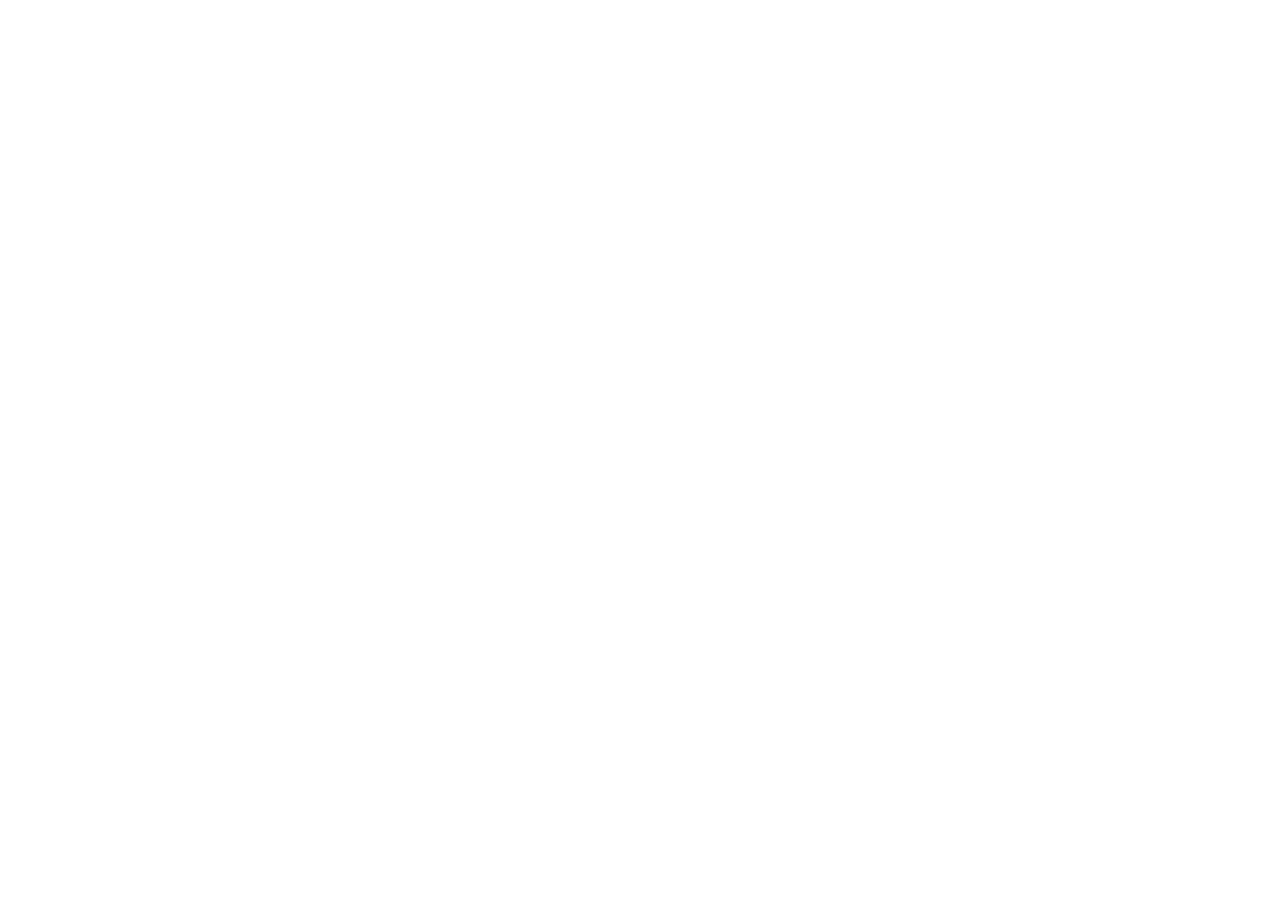
==== index.html @ 4561c964 "Initial commit" ====
<!DOCTYPE html>
<html lang="ru">
  <head>
    <meta charset="UTF-8" />
    <meta http-equiv="X-UA-Compatible" content="IE=edge" />
    <meta name="viewport" content="width=device-width, initial-scale=1.0" />
    <title>Оно тебе надо — аукцион вещей, в которые никто не верил</title>
  </head>
  <body></body>
</html>
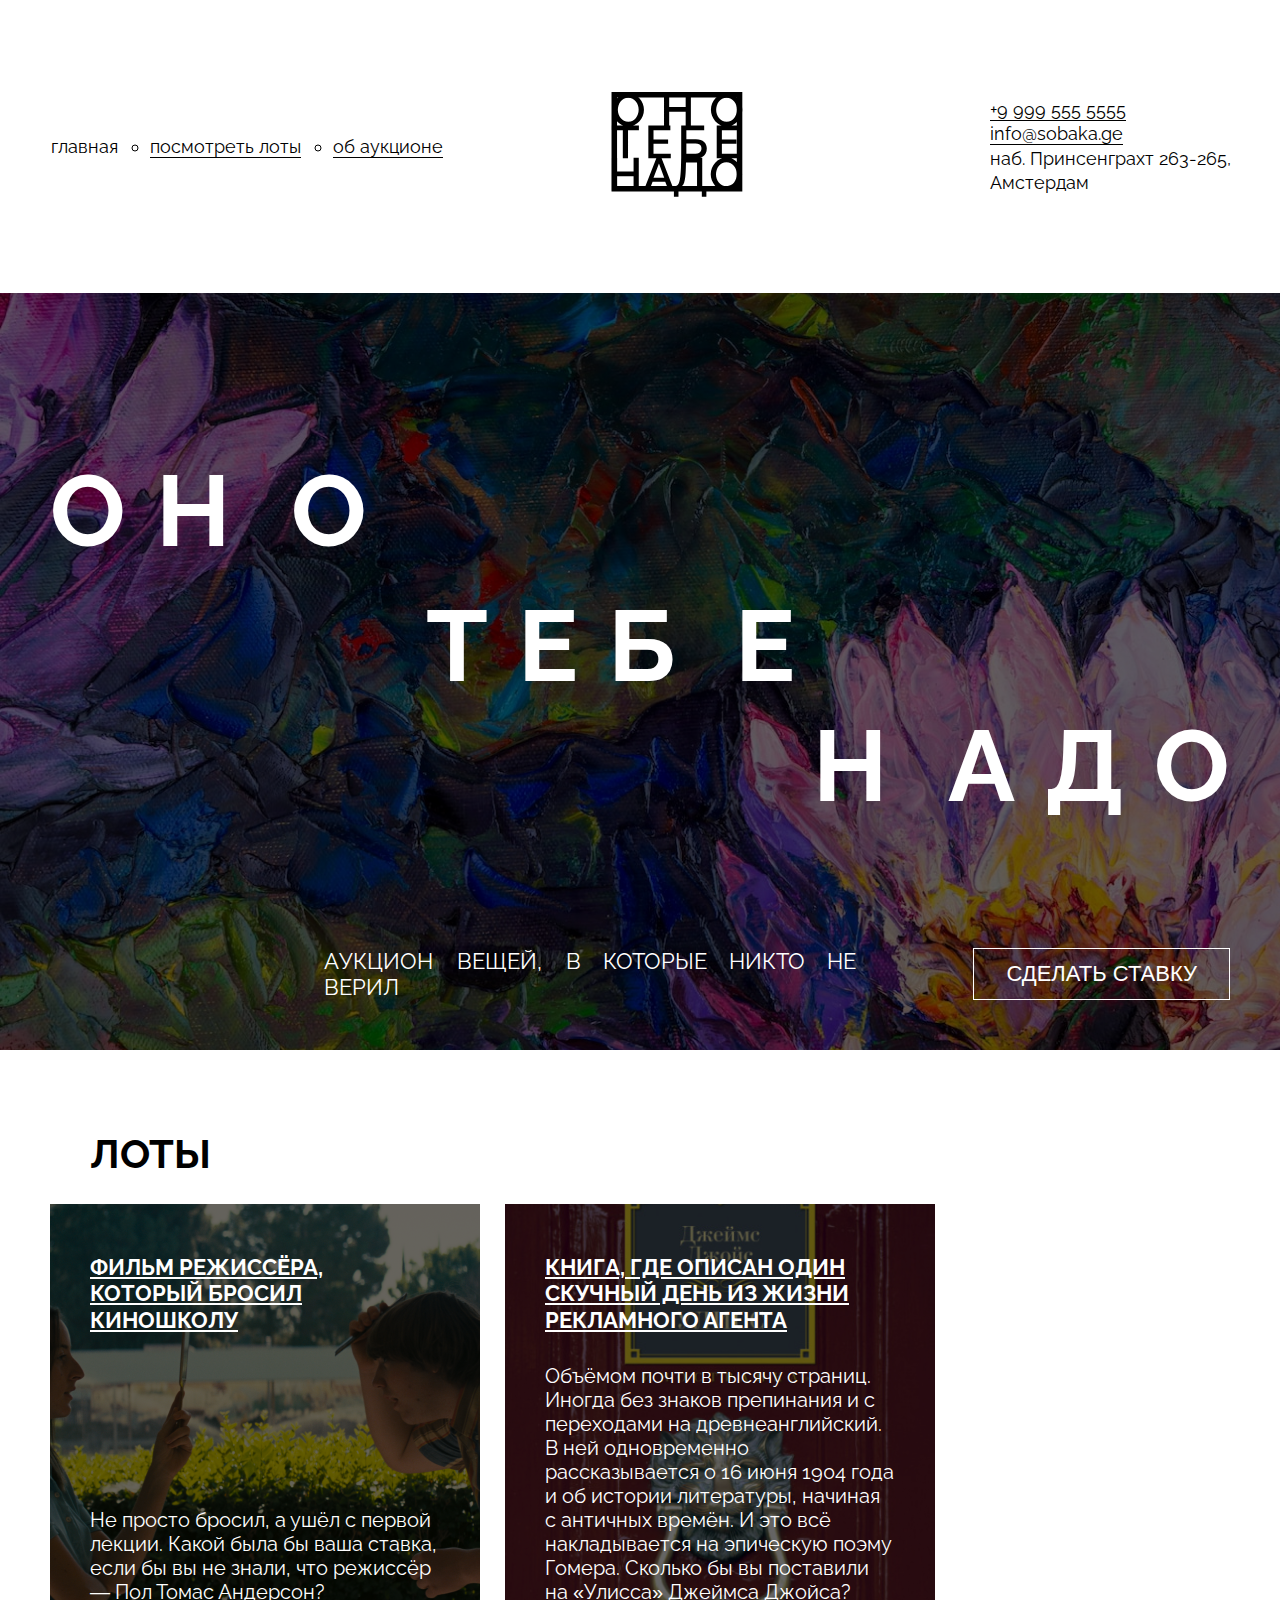
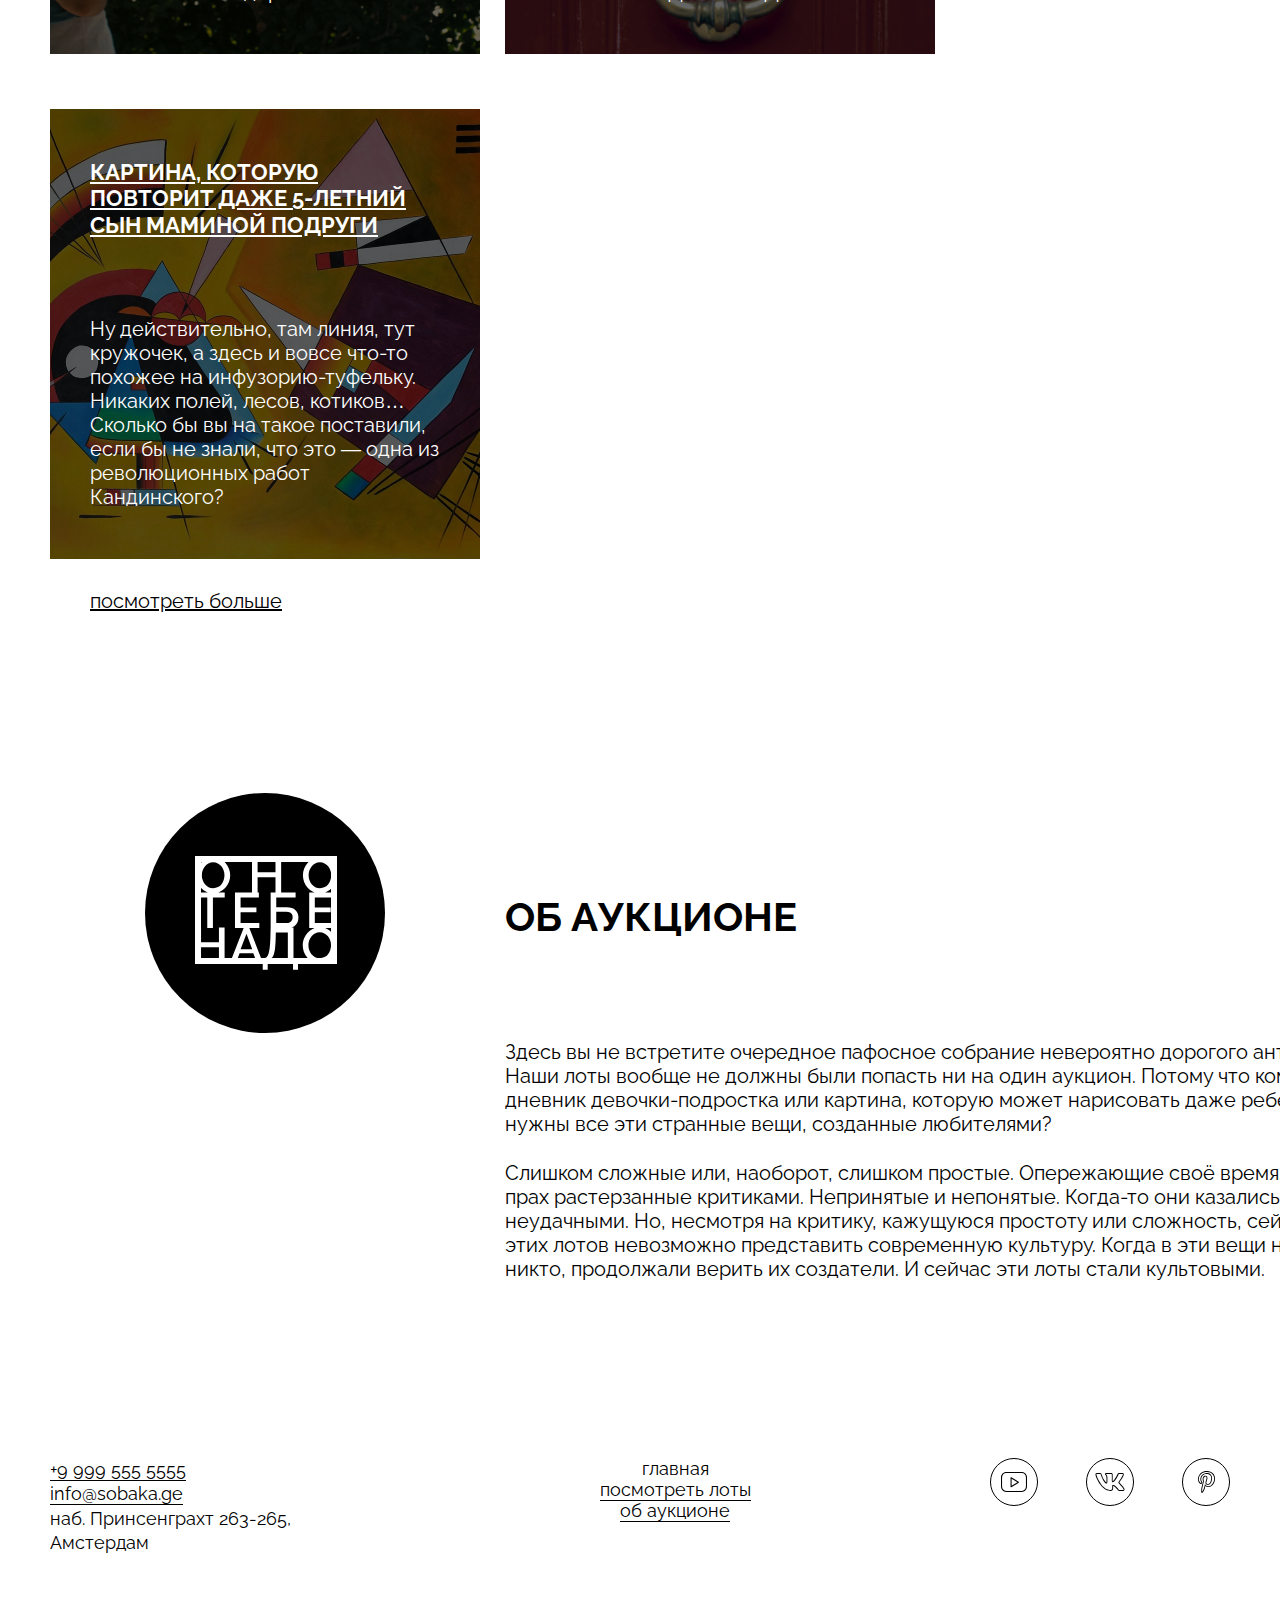
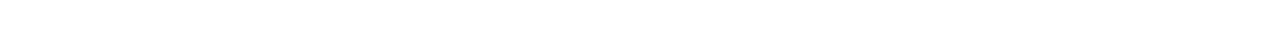
==== commit 853e5710: "onotebe_nado" ====
--- a/index.html
+++ b/index.html
@@ -5,6 +5,265 @@
     <meta http-equiv="X-UA-Compatible" content="IE=edge" />
     <meta name="viewport" content="width=device-width, initial-scale=1.0" />
     <title>Оно тебе надо — аукцион вещей, в которые никто не верил</title>
+    <link rel="stylesheet" href="./fonts/fonts.css">
+    <link rel="stylesheet" href="./styles/global.css">
+    <link rel="stylesheet" href="./styles/style.css">
   </head>
-  <body></body>
+  <body>
+    <header class="header">
+      <div class="header__menu">
+        <ul class="header__links-list">
+          <li class="header__links-list-item header__links-list-item_no-bullit">
+            <a 
+            class="header__links-list-item_no-bullit" 
+            href="#0">
+              главная
+            </a>
+          </li>
+          <li class="header__links-list-item">
+            <a 
+            class="header__links-list-item" 
+            href="#0">
+              посмотреть лоты
+            </a>
+          </li>
+          <li class="header__links-list-item">
+            <a 
+            class="header__links-list-item" 
+            href="#0">
+              об аукционе
+            </a>
+          </li>
+        </ul>
+      </div>
+    <div class="header__logo">
+      <a href="#0">
+        <img 
+        class="header__logo-image"
+        src="./images/logo-black.svg"
+        alt="логотип оно тебе надо"
+      >
+    </a>
+    </div>
+        <address class="address">
+          <ul class="address__list">
+            <li>
+          <a 
+          class="address__list_text" 
+          href="tel:+99995555555">+9 999 555 5555
+        </a>
+        </li>
+        <li>
+              <a 
+              class="address__list_text" 
+              href="mailto:info@sobaka.ge">info@sobaka.ge
+            </a>
+            </li>
+            <li>
+              <p>наб. Принсенграхт 263-265, <br>Амстердам</p>
+            </li>
+            </ul>  
+        </address>
+          </header>
+    <main>
+      <section class="cover">
+        <div class="overlay">
+        </div>
+        <div class="cover-title">
+          <h1 class="aligned-text">
+            о<span class="letter-spacing-extended">но
+            </span>
+          </h1>
+          <h1 class="aligned-text aligned-text_center">
+            те<span class="letter-spacing-extended">бе
+            </span>
+          </h1>
+          <h1 class="aligned-text aligned-text_right">
+            <span class="letter-spacing-extended_other">н
+            </span>ад<span class="no-letter-spacing">о</span>
+          </h1>
+        </div>
+        <div class="cover__description">
+          <div>
+          </div>
+          <div class="cover__description-text">
+             <p>Аукцион вещей, 
+              <span 
+              class="cover__description-text_word-spacing">
+              в которые никто 
+              <span 
+              class="cover__description-text_word-spacing_more">
+              не верил
+            </span>
+            </span>
+          </p> 
+          </div>
+          <button class="bet-button">
+             <p>сделать ставку</p> 
+          </button>
+        </div>
+      </section>
+        <section class="lots">
+          <h2 class="lots__heading">
+            лоты
+          </h2>
+            <ul class="lots__card-list">
+            <li class="lots__card-list-item card_type_film">
+              <div class="overlay">
+              </div>
+              <a 
+              class="card-link" 
+              href="#0">
+                <article class="card">
+                  <h3 
+                  class="card__title">Фильм режиссёра, который  бросил киношколу
+                </h3>
+                  <p 
+                  class="card__text">Не просто бросил, а ушёл с первой лекции. Какой была бы ваша ставка, если бы вы не знали, что режиссёр — Пол Томас Андерсон?
+                </p>
+                </article>
+              </a>
+            </li>
+            <li class="lots__card-list-item card_type_book">
+              <div class="overlay">
+              </div>
+              <a 
+              class="card-link" 
+              href="#0">
+                <article class="card">
+                  <h3 
+                  class="card__title">Книга, где описан один скучный день из жизни рекламного агента
+                </h3>
+                  <p 
+                  class="card__text">Объёмом почти в тысячу страниц. Иногда без знаков препинания и с переходами на древнеанглийский. В ней одновременно рассказывается о 16 июня 1904 года и об истории литературы, начиная с античных времён. И это всё накладывается на эпическую поэму Гомера. Сколько бы вы поставили на «Улисса» Джеймса Джойса?
+                </p>
+                </article>
+              </a>
+            </li>
+            <li class="lots__card-list-item card_type_picture">
+              <div class="overlay">
+              </div>
+              <a 
+              class="card-link" 
+              href="#0">
+                <article class="card">
+                  <h3 
+                  class="card__title">Картина, которую повторит даже 5-летний сын маминой подруги
+                </h3>
+                  <p 
+                  class="card__text">Ну действительно, там линия, тут кружочек, а здесь и вовсе что-то похожее на инфузорию-туфельку. Никаких полей, лесов, котиков… Сколько бы вы на такое поставили, если бы не знали, что это — одна из революционных работ Кандинского?
+                </p>
+                </article>
+              </a>
+            </li>
+          </ul>
+          <a 
+          class="lots__look-more-link" 
+          href="#0">посмотреть больше</a>
+        </section>
+        <section class="about">
+          <div class="about__column">
+            <div class="about__logo">
+              <img 
+              class="about__logo-image" 
+              src="./images/logo-white.svg" 
+              alt="логотип оно тебе надо белый">
+            </div>
+          </div>
+          <div class="about__column">
+            <h2 class="about__title">
+              Об аукционе
+            </h2>
+            <div class="about__text">
+              <p>Здесь вы не встретите очередное пафосное собрание невероятно дорогого антиквариата. Наши лоты вообще не должны были попасть ни на один аукцион. Потому что кому нужен дневник девочки-подростка или картина, которую может нарисовать даже ребёнок? Кому нужны все эти странные вещи, созданные любителями?
+              </p>
+              <p>Слишком сложные или, наоборот, слишком простые. Опережающие своё время. В пух и прах растерзанные критиками. Непринятые и непонятые. Когда-то они казались просто неудачными. Но, несмотря на критику, кажущуюся простоту или сложность, сейчас без этих лотов невозможно представить современную культуру. Когда в эти вещи не верил никто, продолжали верить их создатели. И сейчас эти лоты стали культовыми.
+            </p>
+            </div>
+          </div>
+        </section>
+    </main>
+    <footer class="footer">
+        <div class="footer__address">
+          <address>
+            <ul class="address__list">
+              <li>
+            <a 
+            class="address__list_text" 
+            href="tel:+99995555555">+9 999 555 5555</a>
+          </li>
+          <li>
+                <a 
+                class="address__list_text" 
+                href="mailto:info@sobaka.ge">info@sobaka.ge</a>
+              </li>
+              <li>
+                <p>наб. Принсенграхт 263-265, <br>Амстердам</p>
+              </li>
+              </ul>  
+          </address>
+        </div>
+        <div class="footer__menu">
+          <ul class="footer__menu-list">
+            <li class="footer__menu-list-item footer__menu-link_active">
+              <nav class="nav">
+                <a 
+                class="footer__menu-link footer__menu-link_active" 
+                href="#0">
+                главная
+              </a>
+            </nav>
+            </li>
+            <li class="footer__menu-list-item">
+              <nav class="nav">
+                <a 
+                class="footer__menu-link" 
+                href="#0">
+            посмотреть лоты</a>
+          </nav>
+            </li>
+            <li class="footer__menu-list-item">
+              <nav class="nav">
+                <a 
+                class="footer__menu-link" 
+                href="#0">
+            об аукционе</a>
+          </nav>
+            </li>
+          </ul>
+        </div>  
+        <ul class="footer__social-list">
+          <li class="footer__social-list-item">
+            <a 
+            href="#0" 
+            class="footer__social-link">
+              <img 
+              class="footer__social-icon" 
+              src="./images/yt.svg" 
+              alt="иконка ссылки на ютуб-канал">
+              </a>
+          </li>
+          <li class="footer__social-list-item">
+            <a 
+            href="#0" 
+            class="footer__social-link">
+              <img 
+              class="footer__social-icon" 
+              src="./images/vk.svg" 
+              alt="иконка ссылки на ВК">
+            </a>
+          </li>
+          <li class="footer__social-list-item">
+            <a 
+            href="#0" 
+            class="footer__social-link">
+              <img 
+              class="footer__social-icon" 
+              src="./images/pinterest.svg" 
+              alt="иконка ссылки на пинтерест">
+            </a>
+          </li>
+        </ul>
+    </footer>
+  </body>
 </html>
--- a/fonts/fonts.css
+++ b/fonts/fonts.css
@@ -0,0 +1,17 @@
+@font-face {
+  font-family: Raleway;
+  src:
+    url(./Raleway-Regular.woff2) format('woff2'),
+    url(./Raleway-Regular.woff) format('woff');
+  font-weight: normal;
+  font-display: swap;
+}
+
+@font-face {
+  font-family: Raleway;
+  src:
+    url(./Raleway-Bold.woff2) format('woff2'),
+    url(./Raleway-Bold.woff) format('woff');
+  font-weight: bold;
+  font-display: swap;
+}
--- a/styles/global.css
+++ b/styles/global.css
@@ -0,0 +1,34 @@
+*,
+*::before,
+*::after {
+  box-sizing: border-box;
+}
+
+body {
+  min-width: 1100px;
+  margin: 0;
+  font-family: Raleway, sans-serif;
+}
+
+h1,
+h2,
+h3,
+h4,
+h5,
+h6,
+p,
+ul,
+ol,
+li,
+blockquote {
+  margin: 0;
+  padding: 0;
+}
+
+a {
+  color: inherit;
+}
+
+img {
+  width: 100%;
+}
--- a/styles/style.css
+++ b/styles/style.css
@@ -0,0 +1,318 @@
+.header {
+    display: grid;
+    grid-template-columns: 440px 1fr 1fr;
+    grid-template-rows: 109px;
+    margin: 92px 49px 92px 51px;
+}
+
+.header__menu {
+    display: flex;
+    align-items: center;
+    font-size: 18px;
+}
+
+.header__links-list {
+    display: flex;
+    gap: 32px;
+}
+
+.header__links-list-item {
+    list-style-type: circle;
+    text-decoration: none;
+    border-bottom: 1px solid;
+}
+
+.header__links-list-item_no-bullit {
+    border-bottom: 0;
+    text-decoration: none;
+    list-style-type: none; 
+}
+
+.address {
+    display: flex;
+    align-items: center;
+    justify-content: end;
+}
+
+.address__list {
+    display: flex;
+    flex-direction: column;
+    list-style-type: none;
+    font-size: 18px;
+    font-style: normal;
+    line-height: 24.3px;
+}
+
+.address__list_text {
+    text-decoration: none;
+    border-bottom: 1px solid;
+}
+
+.header__logo {
+    display: flex;
+    justify-content: center;
+}
+
+.header__logo-image {
+    width: 148px;   
+    height: 105px;
+    flex-shrink: 0;
+}
+
+.cover {
+    position: relative;
+    display: flex;
+    flex-direction: column;
+    background-image: url(../images/cover.jpg);
+    background-size: cover;
+}
+
+.overlay {
+    opacity: 0.6;
+    background: #000;
+    position: absolute;
+    inset: 0;
+    z-index: 0;
+}
+.cover-title {
+    display: grid;
+    grid-template-columns: 1fr;
+    grid-template-rows: 115px 100px 100px;
+    margin: 165px 50px 135px 50px;
+    gap: 20px;
+    z-index: 1;
+}
+
+.aligned-text {
+    color: #FFF;
+    font-size: 100px;
+    font-style: normal;
+    text-transform: uppercase;
+    letter-spacing: 30px;
+    line-height: 105px;
+}
+
+.letter-spacing-extended {
+    letter-spacing: 60px;
+}
+
+.letter-spacing-extended_other {
+    letter-spacing: 18px;
+}
+
+.aligned-text_center {
+    text-align: center;
+}
+
+.aligned-text_right {
+    text-align: right;
+}
+
+.no-letter-spacing {
+    letter-spacing: 0;
+}
+
+.cover__description {
+    display: grid;
+    grid-template-columns: 1fr 633px 1fr;
+    margin-bottom: 50px;
+    color: #FFF;
+    font-size: 22px;
+    text-transform: uppercase;
+    z-index: 1;
+}
+
+.cover__description-text {
+    display: flex;
+    word-spacing: 18px;
+    align-self: center;
+}
+
+.cover__description-text_word-spacing {
+    word-spacing: 16px;
+}
+
+.cover__description-text_word-spacing_more {
+    word-spacing: 22px;
+}
+
+.bet-button { 
+    justify-self: right;
+    margin-right: 50px;
+    border: 1px solid #FFF;
+    background-color: transparent;
+    padding: 12px 32px;
+    text-align: center;
+    text-wrap: nowrap;
+    color: #FFF;
+    font-style: normal;
+    font-size: 22px;
+    font-weight: 400;
+    line-height: normal;
+    text-transform: uppercase;
+}
+
+.lots {
+    margin: 80px 50px 0 50px;
+}
+
+.lots__heading {
+    text-align: left;
+    margin-left: 40px;
+    margin-bottom: 27px;
+    font-size: 40px;
+    text-transform: uppercase;
+}
+
+.lots__card-list {
+    display: flex;
+    flex-wrap: wrap;
+    list-style-type: none;
+    gap: 25px;
+}
+
+.lots__card-list-item {
+    position: relative;
+    flex-basis: 430px;
+    max-width: 430px;
+    min-height: 450px;
+    padding: 50px 40px;
+    margin-bottom: 30px;
+}
+
+.card-link {
+    text-decoration: none;
+}
+
+.card {
+    display: flex;
+    flex-direction: column;
+    justify-content: space-between;
+    height: 100%;
+}
+
+.card__title {
+    color: #FFF;
+    font-size: 22px;
+    line-height: 120%;
+    text-decoration-line: underline;
+    text-transform: uppercase;
+    z-index: 1;
+}
+
+.card__text {
+    color: #FFF;
+    font-size: 20px;
+    z-index: 1;
+}
+
+.card_type_film {
+    background-image: url(../images/card-lot-01.jpg);
+    background-size: cover;
+}
+
+.card_type_book {
+    background-image: url(../images/card-lot-02.jpg);
+    background-size: cover;
+}
+
+.card_type_picture {
+    background-image: url(../images/card-lot-03.jpg);
+    background-size: cover;
+}
+
+.lots__look-more-link {
+    margin-left: 40px;
+    color: #000;
+    font-size: 20px;
+
+}
+.about {
+    display: grid;
+    grid-template-columns: 430px auto;
+    grid-template-rows: 450px;
+    gap:25px;
+    margin: 180px 50px 0 50px;
+}
+
+.about__column {
+    display: flex;
+    flex-direction: column;
+}
+
+.about__logo {
+    align-self: center;
+    position: relative;
+    background-color: #000;
+    width: 240px;
+    height: 240px;
+    border-radius: 50%;
+}
+
+.about__logo-image {
+    position: absolute;
+    width: 148px;
+    height: 114px;
+    inset: 63px 46px;
+}
+
+.about__title {
+    font-size: 40px;
+    text-transform: uppercase;
+    margin-top: 100px;
+    margin-bottom: 100px;
+}
+
+.about__text {
+    display: grid;
+    grid-template-columns: 885px;
+    gap: 25px;
+    font-size: 20px;
+}
+
+.footer {
+    display: grid;
+    grid-template-columns: 440px 1fr 1fr;
+    grid-template-rows: 97px;
+    margin: 215px 50px 90px 50px;
+}
+
+.footer__address {
+    align-items: left;
+}
+
+.footer__menu {
+    display: flex;
+    align-items: start;
+    justify-content: center;
+    font-size: 18px;
+}
+
+.footer__menu-list-item {
+    text-align: center;
+    list-style-type: none;
+}
+
+.footer__menu-link {
+    text-decoration: none;
+    border-bottom: 1px solid;
+}
+
+.footer__menu-link_active {
+    border-bottom: 0;
+    text-decoration: none;
+    list-style-type: none; 
+}
+
+.footer__social-list {
+    display: flex;
+    align-items: start;
+    justify-content: right;
+    list-style-type: none;
+    gap: 48px;
+}
+
+.footer__social-icon {
+    width: 48px;
+    height: 48px;
+}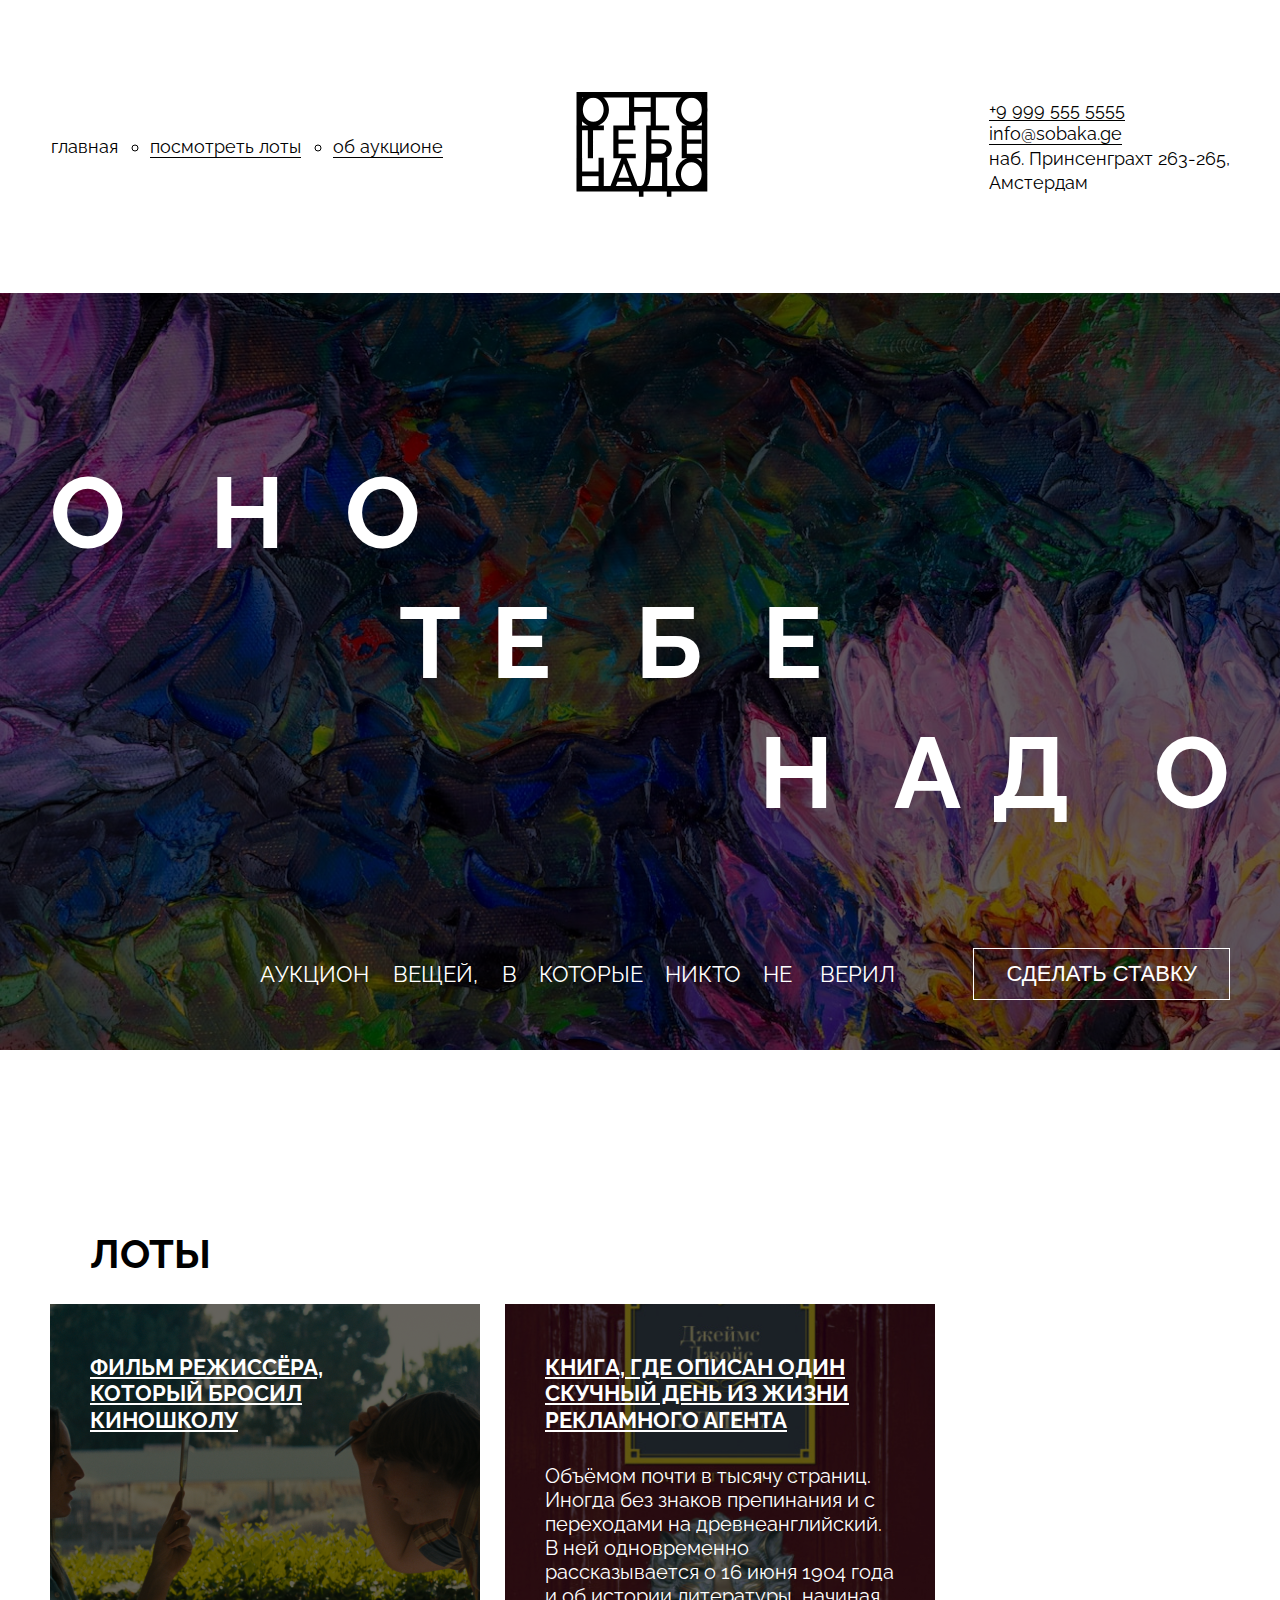
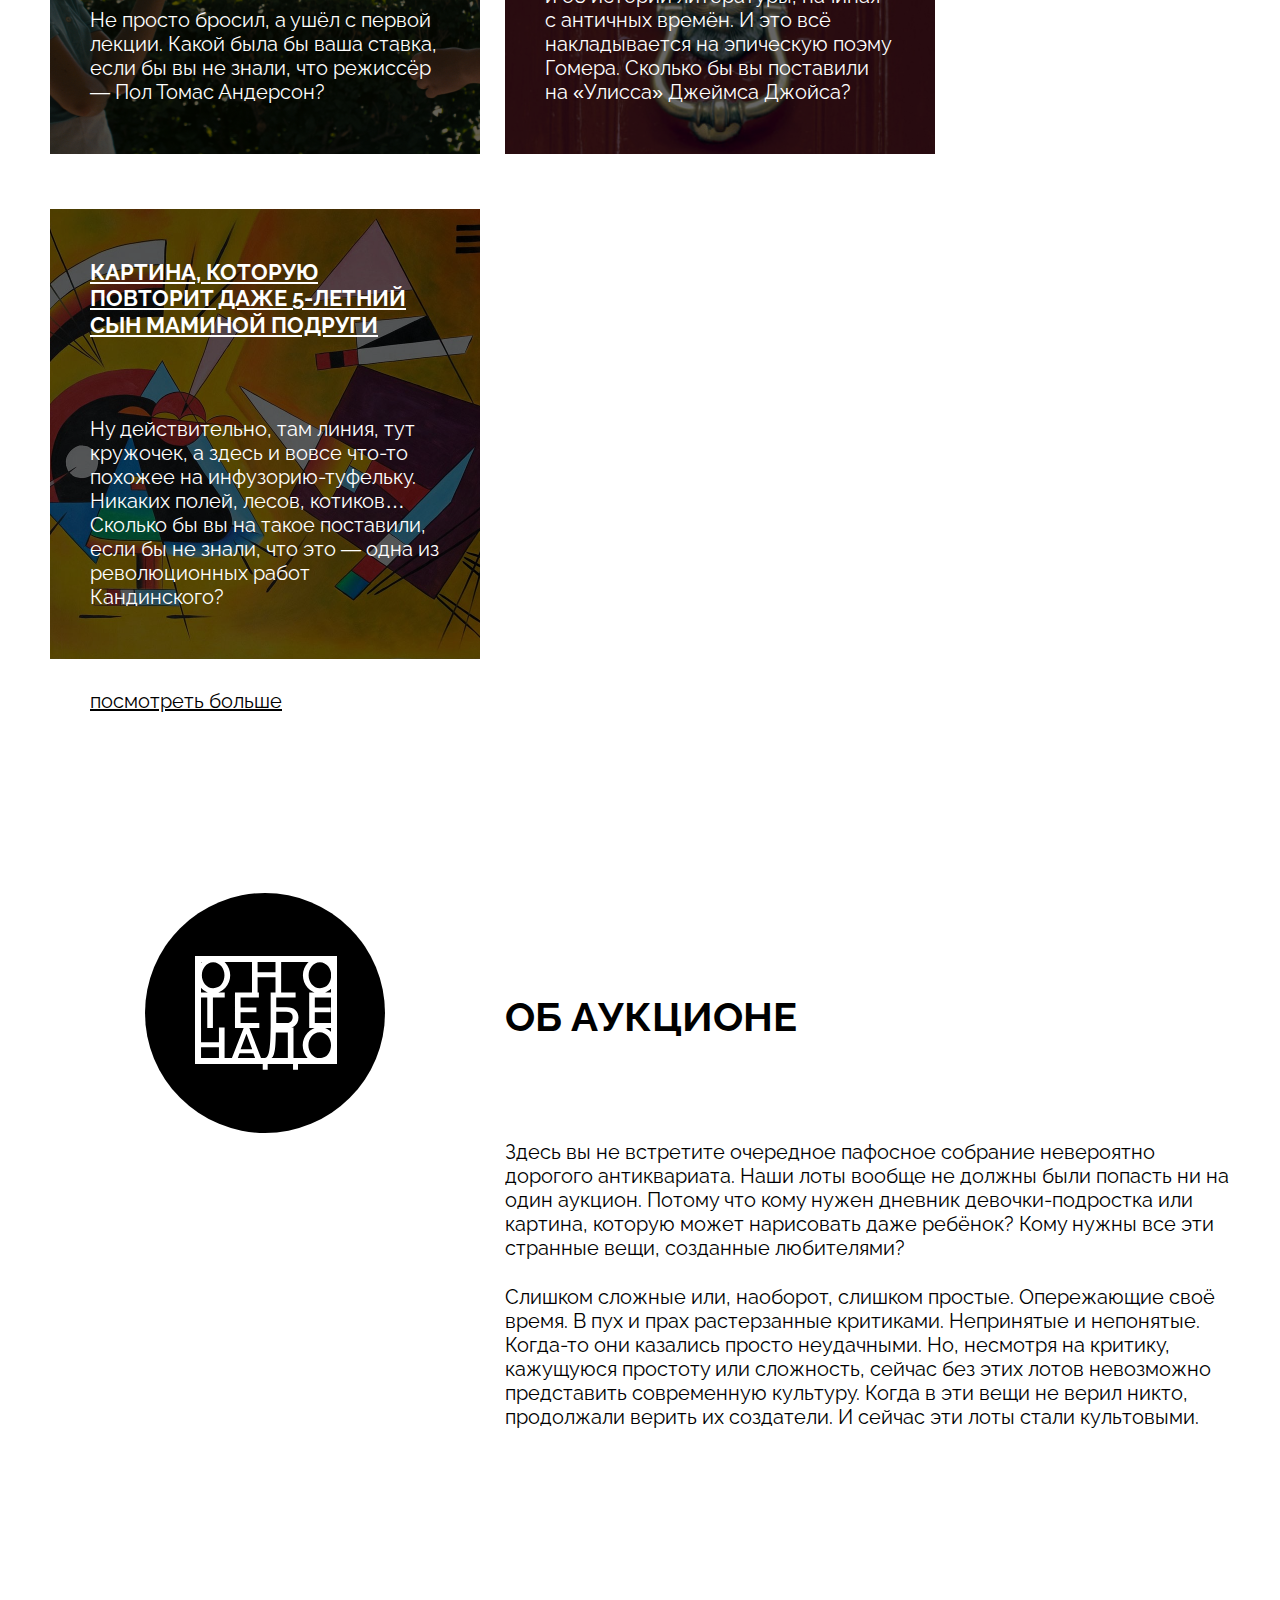
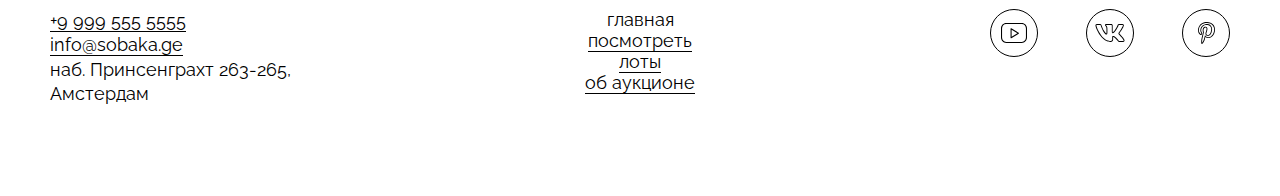
==== commit 0d88b2d1: "исправленный код" ====
--- a/index.html
+++ b/index.html
@@ -1,269 +1,220 @@
 <!DOCTYPE html>
 <html lang="ru">
-  <head>
-    <meta charset="UTF-8" />
-    <meta http-equiv="X-UA-Compatible" content="IE=edge" />
-    <meta name="viewport" content="width=device-width, initial-scale=1.0" />
-    <title>Оно тебе надо — аукцион вещей, в которые никто не верил</title>
-    <link rel="stylesheet" href="./fonts/fonts.css">
-    <link rel="stylesheet" href="./styles/global.css">
-    <link rel="stylesheet" href="./styles/style.css">
-  </head>
-  <body>
-    <header class="header">
-      <div class="header__menu">
-        <ul class="header__links-list">
-          <li class="header__links-list-item header__links-list-item_no-bullit">
-            <a 
-            class="header__links-list-item_no-bullit" 
-            href="#0">
-              главная
+    <head>
+        <meta charset="UTF-8">
+        <meta http-equiv="X-UA-Compatible" content="IE=edge">
+        <meta name="viewport" content="width=device-width, initial-scale=1.0">
+        <title>Оно тебе надо — аукцион вещей, в которые никто не верил</title>
+        <link rel="stylesheet" href="./fonts/fonts.css">
+        <link rel="stylesheet" href="./styles/global.css">
+        <link rel="stylesheet" href="./styles/style.css">
+    </head>
+    <body>
+        <header class="header">
+            <nav class="header__menu">
+                <ul class="header__links-list">
+                    <li class="header__links-list-item header__links-list-item_no-bullit">
+                        <a class="header__links-list-item_no-bullit" href="#0">
+                            главная
+                        </a>
+                    </li>
+                    <li class="header__links-list-item">
+                        <a class="header__links-list-item" href="#0">
+                            посмотреть лоты
+                        </a>
+                    </li>
+                    <li class="header__links-list-item">
+                        <a class="header__links-list-item" href="#0">
+                            об аукционе
+                        </a>
+                    </li>
+                </ul>
+            </nav>
+            <a class="header__logo">
+                <img class="header__logo-image" src="./images/logo-black.svg" alt="логотип оно тебе надо">
             </a>
-          </li>
-          <li class="header__links-list-item">
-            <a 
-            class="header__links-list-item" 
-            href="#0">
-              посмотреть лоты
-            </a>
-          </li>
-          <li class="header__links-list-item">
-            <a 
-            class="header__links-list-item" 
-            href="#0">
-              об аукционе
-            </a>
-          </li>
-        </ul>
-      </div>
-    <div class="header__logo">
-      <a href="#0">
-        <img 
-        class="header__logo-image"
-        src="./images/logo-black.svg"
-        alt="логотип оно тебе надо"
-      >
-    </a>
-    </div>
-        <address class="address">
-          <ul class="address__list">
-            <li>
-          <a 
-          class="address__list_text" 
-          href="tel:+99995555555">+9 999 555 5555
-        </a>
-        </li>
-        <li>
-              <a 
-              class="address__list_text" 
-              href="mailto:info@sobaka.ge">info@sobaka.ge
-            </a>
-            </li>
-            <li>
-              <p>наб. Принсенграхт 263-265, <br>Амстердам</p>
-            </li>
-            </ul>  
-        </address>
-          </header>
-    <main>
-      <section class="cover">
-        <div class="overlay">
-        </div>
-        <div class="cover-title">
-          <h1 class="aligned-text">
-            о<span class="letter-spacing-extended">но
-            </span>
-          </h1>
-          <h1 class="aligned-text aligned-text_center">
-            те<span class="letter-spacing-extended">бе
-            </span>
-          </h1>
-          <h1 class="aligned-text aligned-text_right">
-            <span class="letter-spacing-extended_other">н
-            </span>ад<span class="no-letter-spacing">о</span>
-          </h1>
-        </div>
-        <div class="cover__description">
-          <div>
-          </div>
-          <div class="cover__description-text">
-             <p>Аукцион вещей, 
-              <span 
-              class="cover__description-text_word-spacing">
-              в которые никто 
-              <span 
-              class="cover__description-text_word-spacing_more">
-              не верил
-            </span>
-            </span>
-          </p> 
-          </div>
-          <button class="bet-button">
-             <p>сделать ставку</p> 
-          </button>
-        </div>
-      </section>
-        <section class="lots">
-          <h2 class="lots__heading">
-            лоты
-          </h2>
-            <ul class="lots__card-list">
-            <li class="lots__card-list-item card_type_film">
-              <div class="overlay">
-              </div>
-              <a 
-              class="card-link" 
-              href="#0">
-                <article class="card">
-                  <h3 
-                  class="card__title">Фильм режиссёра, который  бросил киношколу
-                </h3>
-                  <p 
-                  class="card__text">Не просто бросил, а ушёл с первой лекции. Какой была бы ваша ставка, если бы вы не знали, что режиссёр — Пол Томас Андерсон?
-                </p>
-                </article>
-              </a>
-            </li>
-            <li class="lots__card-list-item card_type_book">
-              <div class="overlay">
-              </div>
-              <a 
-              class="card-link" 
-              href="#0">
-                <article class="card">
-                  <h3 
-                  class="card__title">Книга, где описан один скучный день из жизни рекламного агента
-                </h3>
-                  <p 
-                  class="card__text">Объёмом почти в тысячу страниц. Иногда без знаков препинания и с переходами на древнеанглийский. В ней одновременно рассказывается о 16 июня 1904 года и об истории литературы, начиная с античных времён. И это всё накладывается на эпическую поэму Гомера. Сколько бы вы поставили на «Улисса» Джеймса Джойса?
-                </p>
-                </article>
-              </a>
-            </li>
-            <li class="lots__card-list-item card_type_picture">
-              <div class="overlay">
-              </div>
-              <a 
-              class="card-link" 
-              href="#0">
-                <article class="card">
-                  <h3 
-                  class="card__title">Картина, которую повторит даже 5-летний сын маминой подруги
-                </h3>
-                  <p 
-                  class="card__text">Ну действительно, там линия, тут кружочек, а здесь и вовсе что-то похожее на инфузорию-туфельку. Никаких полей, лесов, котиков… Сколько бы вы на такое поставили, если бы не знали, что это — одна из революционных работ Кандинского?
-                </p>
-                </article>
-              </a>
-            </li>
-          </ul>
-          <a 
-          class="lots__look-more-link" 
-          href="#0">посмотреть больше</a>
-        </section>
-        <section class="about">
-          <div class="about__column">
-            <div class="about__logo">
-              <img 
-              class="about__logo-image" 
-              src="./images/logo-white.svg" 
-              alt="логотип оно тебе надо белый">
+            <address class="address">
+                <ul class="address__list">
+                    <li>
+                        <a class="address__list-text" href="tel:+99995555555">
+                            +9 999 555 5555
+                        </a>
+                    </li>
+                    <li>
+                        <a class="address__list-text" href="mailto:info@sobaka.ge">
+                            info@sobaka.ge
+                        </a>
+                    </li>
+                    <li>
+                        наб. Принсенграхт 263-265,
+                        <br>
+                        Амстердам
+                    </li>
+                </ul>
+            </address>
+        </header>
+        <main>
+            <section class="cover">
+                <div class="overlay"></div>
+                <h1 class="cover-title">
+                    <span class="aligned-text">
+                        о
+                        <span class="letter-spacing-extended">но</span>
+                    </span>
+                    <span class="aligned-text aligned-text_center">
+                        те
+                        <span class="letter-spacing-extended">бе</span>
+                    </span>
+                    <span class="aligned-text aligned-text_right">
+                        <span class="letter-spacing-extended_other">
+                            н
+                        </span>
+                        ад
+                        <span class="no-letter-spacing">о</span>
+                    </span>
+                </h1>
+                <div class="cover__description">
+                    <div class="cover__description-text">
+                        <p>
+                            Аукцион вещей,
+                            <span class="cover__description-text-word-spacing">
+                                в которые никто
+                                <span class="cover__description-text-word-spacing-more">
+                                    не верил
+                                </span>
+                            </span>
+                        </p>
+                    </div>
+                    <button class="bet-button">
+                        сделать ставку
+                    </button>
+                </div>
+            </section>
+            <section class="lots">
+                <h2 class="lots__heading">
+                    лоты
+                </h2>
+                <ul class="lots__card-list">
+                    <li class="lots__card-list-item card_type_film">
+                        <a class="card-link" href="#0">
+                            <div class="overlay"></div>
+                            <article class="card">
+                                <h3 class="card__title">
+                                    Фильм режиссёра, который  бросил киношколу
+                                </h3>
+                                <p class="card__text">
+                                    Не просто бросил, а ушёл с первой лекции. Какой была бы ваша ставка, если бы вы не знали, что режиссёр — Пол Томас Андерсон?
+                                </p>
+                            </article>
+                        </a>
+                    </li>
+                    <li class="lots__card-list-item card_type_book">
+                        <a class="card-link" href="#0">
+                            <div class="overlay"></div>
+                            <article class="card">
+                                <h3 class="card__title">
+                                    Книга, где описан один скучный день из жизни рекламного агента
+                                </h3>
+                                <p class="card__text">
+                                    Объёмом почти в тысячу страниц. Иногда без знаков препинания и с переходами на древнеанглийский. В ней одновременно рассказывается о 16 июня 1904 года и об истории литературы, начиная с античных времён. И это всё накладывается на эпическую поэму Гомера. Сколько бы вы поставили на «Улисса» Джеймса Джойса?
+                                </p>
+                            </article>
+                        </a>
+                    </li>
+                    <li class="lots__card-list-item card_type_picture">
+                        <a class="card-link" href="#0">
+                            <div class="overlay"></div>
+                            <article class="card">
+                                <h3 class="card__title">
+                                    Картина, которую повторит даже 5-летний сын маминой подруги
+                                </h3>
+                                <p class="card__text">
+                                    Ну действительно, там линия, тут кружочек, а здесь и вовсе что-то похожее на инфузорию-туфельку. Никаких полей, лесов, котиков… Сколько бы вы на такое поставили, если бы не знали, что это — одна из революционных работ Кандинского?
+                                </p>
+                            </article>
+                        </a>
+                    </li>
+                </ul>
+                <a class="lots__look-more-link" href="#0">посмотреть больше</a>
+            </section>
+            <section class="about">
+                <div class="about__column">
+                    <div class="about__logo">
+                        <img class="about__logo-image" src="./images/logo-white.svg" alt="логотип оно тебе надо белый">
+                    </div>
+                </div>
+                <div class="about__column">
+                    <h2 class="about__title">
+                        Об аукционе
+                    </h2>
+                    <div class="about__text">
+                        <p>
+                            Здесь вы не встретите очередное пафосное собрание невероятно дорогого антиквариата. Наши лоты вообще не должны были попасть ни на один аукцион. Потому что кому нужен дневник девочки-подростка или картина, которую может нарисовать даже ребёнок? Кому нужны все эти странные вещи, созданные любителями?
+                        </p>
+                        <p>
+                            Слишком сложные или, наоборот, слишком простые. Опережающие своё время. В пух и прах растерзанные критиками. Непринятые и непонятые. Когда-то они казались просто неудачными. Но, несмотря на критику, кажущуюся простоту или сложность, сейчас без этих лотов невозможно представить современную культуру. Когда в эти вещи не верил никто, продолжали верить их создатели. И сейчас эти лоты стали культовыми.
+                        </p>
+                    </div>
+                </div>
+            </section>
+        </main>
+        <footer class="footer">
+            <div class="footer__address">
+                <address>
+                    <ul class="address__list">
+                        <li>
+                            <a class="address__list-text" href="tel:+99995555555">+9 999 555 5555</a>
+                        </li>
+                        <li>
+                            <a class="address__list-text" href="mailto:info@sobaka.ge">info@sobaka.ge</a>
+                        </li>
+                        <li>
+                            наб. Принсенграхт 263-265,
+                            <br>
+                            Амстердам
+                        </li>
+                    </ul>
+                </address>
             </div>
-          </div>
-          <div class="about__column">
-            <h2 class="about__title">
-              Об аукционе
-            </h2>
-            <div class="about__text">
-              <p>Здесь вы не встретите очередное пафосное собрание невероятно дорогого антиквариата. Наши лоты вообще не должны были попасть ни на один аукцион. Потому что кому нужен дневник девочки-подростка или картина, которую может нарисовать даже ребёнок? Кому нужны все эти странные вещи, созданные любителями?
-              </p>
-              <p>Слишком сложные или, наоборот, слишком простые. Опережающие своё время. В пух и прах растерзанные критиками. Непринятые и непонятые. Когда-то они казались просто неудачными. Но, несмотря на критику, кажущуюся простоту или сложность, сейчас без этих лотов невозможно представить современную культуру. Когда в эти вещи не верил никто, продолжали верить их создатели. И сейчас эти лоты стали культовыми.
-            </p>
-            </div>
-          </div>
-        </section>
-    </main>
-    <footer class="footer">
-        <div class="footer__address">
-          <address>
-            <ul class="address__list">
-              <li>
-            <a 
-            class="address__list_text" 
-            href="tel:+99995555555">+9 999 555 5555</a>
-          </li>
-          <li>
-                <a 
-                class="address__list_text" 
-                href="mailto:info@sobaka.ge">info@sobaka.ge</a>
-              </li>
-              <li>
-                <p>наб. Принсенграхт 263-265, <br>Амстердам</p>
-              </li>
-              </ul>  
-          </address>
-        </div>
-        <div class="footer__menu">
-          <ul class="footer__menu-list">
-            <li class="footer__menu-list-item footer__menu-link_active">
-              <nav class="nav">
-                <a 
-                class="footer__menu-link footer__menu-link_active" 
-                href="#0">
-                главная
-              </a>
-            </nav>
-            </li>
-            <li class="footer__menu-list-item">
-              <nav class="nav">
-                <a 
-                class="footer__menu-link" 
-                href="#0">
-            посмотреть лоты</a>
-          </nav>
-            </li>
-            <li class="footer__menu-list-item">
-              <nav class="nav">
-                <a 
-                class="footer__menu-link" 
-                href="#0">
-            об аукционе</a>
-          </nav>
-            </li>
-          </ul>
-        </div>  
-        <ul class="footer__social-list">
-          <li class="footer__social-list-item">
-            <a 
-            href="#0" 
-            class="footer__social-link">
-              <img 
-              class="footer__social-icon" 
-              src="./images/yt.svg" 
-              alt="иконка ссылки на ютуб-канал">
-              </a>
-          </li>
-          <li class="footer__social-list-item">
-            <a 
-            href="#0" 
-            class="footer__social-link">
-              <img 
-              class="footer__social-icon" 
-              src="./images/vk.svg" 
-              alt="иконка ссылки на ВК">
-            </a>
-          </li>
-          <li class="footer__social-list-item">
-            <a 
-            href="#0" 
-            class="footer__social-link">
-              <img 
-              class="footer__social-icon" 
-              src="./images/pinterest.svg" 
-              alt="иконка ссылки на пинтерест">
-            </a>
-          </li>
-        </ul>
+            <nav class="footer__menu">
+                <ul class="footer__menu-list">
+                    <li class="footer__menu-list-item footer__menu-link_active">
+                        <a class="footer__menu-link footer__menu-link_active" href="#0">
+                            главная
+                        </a>
+                    </li>
+                    <li class="footer__menu-list-item">
+                        <a class="footer__menu-link" href="#0">
+                            посмотреть лоты
+                        </a>
+                    </li>
+                    <li class="footer__menu-list-item">
+                        <a class="footer__menu-link" href="#0">
+                            об аукционе
+                        </a>
+                    </nav>
+                </li>
+            </ul>
+        </nav>
+        <nav>
+            <ul class="footer__social-list">
+                <li class="footer__social-list-item">
+                    <a href="#0" class="footer__social-link">
+                        <img class="footer__social-icon" src="./images/yt.svg" alt="иконка ссылки на ютуб-канал">
+                    </a>
+                </li>
+                <li class="footer__social-list-item">
+                    <a href="#0" class="footer__social-link">
+                        <img class="footer__social-icon" src="./images/vk.svg" alt="иконка ссылки на ВК">
+                    </a>
+                </li>
+                <li class="footer__social-list-item">
+                    <a href="#0" class="footer__social-link">
+                        <img class="footer__social-icon" src="./images/pinterest.svg" alt="иконка ссылки на пинтерест">
+                    </a>
+                </li>
+            </ul>
+        </nav>
     </footer>
-  </body>
+</body>
 </html>
--- a/styles/style.css
+++ b/styles/style.css
@@ -1,13 +1,11 @@
 .header {
     display: grid;
-    grid-template-columns: 440px 1fr 1fr;
-    grid-template-rows: 109px;
-    margin: 92px 49px 92px 51px;
+    grid-template-columns: 1fr 148px 1fr;
+    margin: 92px 50px 92px 51px;
 }
 
 .header__menu {
-    display: flex;
-    align-items: center;
+    align-self: center;
     font-size: 18px;
 }
 
@@ -25,32 +23,11 @@
 .header__links-list-item_no-bullit {
     border-bottom: 0;
     text-decoration: none;
-    list-style-type: none; 
-}
-
-.address {
-    display: flex;
-    align-items: center;
-    justify-content: end;
-}
-
-.address__list {
-    display: flex;
-    flex-direction: column;
-    list-style-type: none;
-    font-size: 18px;
-    font-style: normal;
-    line-height: 24.3px;
-}
-
-.address__list_text {
-    text-decoration: none;
-    border-bottom: 1px solid;
+    list-style-type: none;
 }
 
 .header__logo {
-    display: flex;
-    justify-content: center;
+    justify-self: center;
 }
 
 .header__logo-image {
@@ -59,12 +36,35 @@
     flex-shrink: 0;
 }
 
+.address {
+    align-self: center;
+    justify-self: right;
+}
+
+.address__list {
+    display: flex;
+    flex-direction: column;
+    list-style-type: none;
+    font-size: 18px;
+    font-style: normal;
+    line-height: 24.3px;
+}
+
+.address__list-text {
+    text-decoration: none;
+    border-bottom: 1px solid;
+}
+
 .cover {
     position: relative;
     display: flex;
     flex-direction: column;
     background-image: url(../images/cover.jpg);
     background-size: cover;
+    padding-top: 165px;
+    padding-right: 50px;
+    padding-bottom: 50px;
+    padding-left: 50px;
 }
 
 .overlay {
@@ -74,11 +74,10 @@
     inset: 0;
     z-index: 0;
 }
+
 .cover-title {
-    display: grid;
-    grid-template-columns: 1fr;
-    grid-template-rows: 115px 100px 100px;
-    margin: 165px 50px 135px 50px;
+    display: flex;
+    flex-direction: column;
     gap: 20px;
     z-index: 1;
 }
@@ -89,56 +88,57 @@
     font-style: normal;
     text-transform: uppercase;
     letter-spacing: 30px;
-    line-height: 105px;
+    line-height: 110px;
 }
 
 .letter-spacing-extended {
     letter-spacing: 60px;
 }
 
+.aligned-text_center {
+    text-align: center;
+}
+
+.aligned-text_right {
+    text-align: right;
+}
+
+.no-letter-spacing {
+    letter-spacing: 0;
+}
+
 .letter-spacing-extended_other {
     letter-spacing: 18px;
 }
 
-.aligned-text_center {
-    text-align: center;
-}
-
-.aligned-text_right {
+.cover__description {
+    display: flex;
+    justify-content: right;
+    padding-top: 120px;
+    gap: 78px;
+    color: #FFF;
+    font-size: 22px;
+    text-transform: uppercase;
+    z-index: 1;
+}
+
+.cover__description-text {
+    word-spacing: 18px;
     text-align: right;
-}
-
-.no-letter-spacing {
-    letter-spacing: 0;
-}
-
-.cover__description {
-    display: grid;
-    grid-template-columns: 1fr 633px 1fr;
-    margin-bottom: 50px;
-    color: #FFF;
-    font-size: 22px;
-    text-transform: uppercase;
-    z-index: 1;
-}
-
-.cover__description-text {
-    display: flex;
-    word-spacing: 18px;
-    align-self: center;
-}
-
-.cover__description-text_word-spacing {
+    align-self: center;
+    text-wrap: nowrap;
+}
+
+.cover__description-text-word-spacing {
     word-spacing: 16px;
 }
 
-.cover__description-text_word-spacing_more {
+.cover__description-text-word-spacing-more {
     word-spacing: 22px;
 }
 
-.bet-button { 
+.bet-button {
     justify-self: right;
-    margin-right: 50px;
     border: 1px solid #FFF;
     background-color: transparent;
     padding: 12px 32px;
@@ -153,13 +153,13 @@
 }
 
 .lots {
-    margin: 80px 50px 0 50px;
+    margin: 180px 50px 0 50px;
 }
 
 .lots__heading {
     text-align: left;
-    margin-left: 40px;
-    margin-bottom: 27px;
+    padding-left: 40px;
+    padding-bottom: 27px;
     font-size: 40px;
     text-transform: uppercase;
 }
@@ -176,16 +176,17 @@
     flex-basis: 430px;
     max-width: 430px;
     min-height: 450px;
+    margin-bottom: 30px;
+    background-size: cover;
+}
+
+.card-link {
+    text-decoration: none;
+}
+
+.card {
+    display: flex;
     padding: 50px 40px;
-    margin-bottom: 30px;
-}
-
-.card-link {
-    text-decoration: none;
-}
-
-.card {
-    display: flex;
     flex-direction: column;
     justify-content: space-between;
     height: 100%;
@@ -208,29 +209,25 @@
 
 .card_type_film {
     background-image: url(../images/card-lot-01.jpg);
-    background-size: cover;
 }
 
 .card_type_book {
     background-image: url(../images/card-lot-02.jpg);
-    background-size: cover;
 }
 
 .card_type_picture {
     background-image: url(../images/card-lot-03.jpg);
-    background-size: cover;
 }
 
 .lots__look-more-link {
     margin-left: 40px;
     color: #000;
     font-size: 20px;
-
-}
+}
+
 .about {
     display: grid;
     grid-template-columns: 430px auto;
-    grid-template-rows: 450px;
     gap:25px;
     margin: 180px 50px 0 50px;
 }
@@ -241,8 +238,10 @@
 }
 
 .about__logo {
-    align-self: center;
-    position: relative;
+    display: flex;
+    flex-direction: column;
+    padding-top: 63px;
+    align-self: center;
     background-color: #000;
     width: 240px;
     height: 240px;
@@ -250,10 +249,10 @@
 }
 
 .about__logo-image {
-    position: absolute;
+    justify-self: center;
+    align-self: center;
     width: 148px;
     height: 114px;
-    inset: 63px 46px;
 }
 
 .about__title {
@@ -265,20 +264,19 @@
 
 .about__text {
     display: grid;
-    grid-template-columns: 885px;
+    grid-template-columns: auto;
     gap: 25px;
     font-size: 20px;
 }
 
 .footer {
     display: grid;
-    grid-template-columns: 440px 1fr 1fr;
-    grid-template-rows: 97px;
-    margin: 215px 50px 90px 50px;
+    grid-template-columns: 1fr 150px 1fr;
+    margin: 180px 50px 90px 50px;
 }
 
 .footer__address {
-    align-items: left;
+    text-align: left;
 }
 
 .footer__menu {
@@ -301,7 +299,7 @@
 .footer__menu-link_active {
     border-bottom: 0;
     text-decoration: none;
-    list-style-type: none; 
+    list-style-type: none;
 }
 
 .footer__social-list {
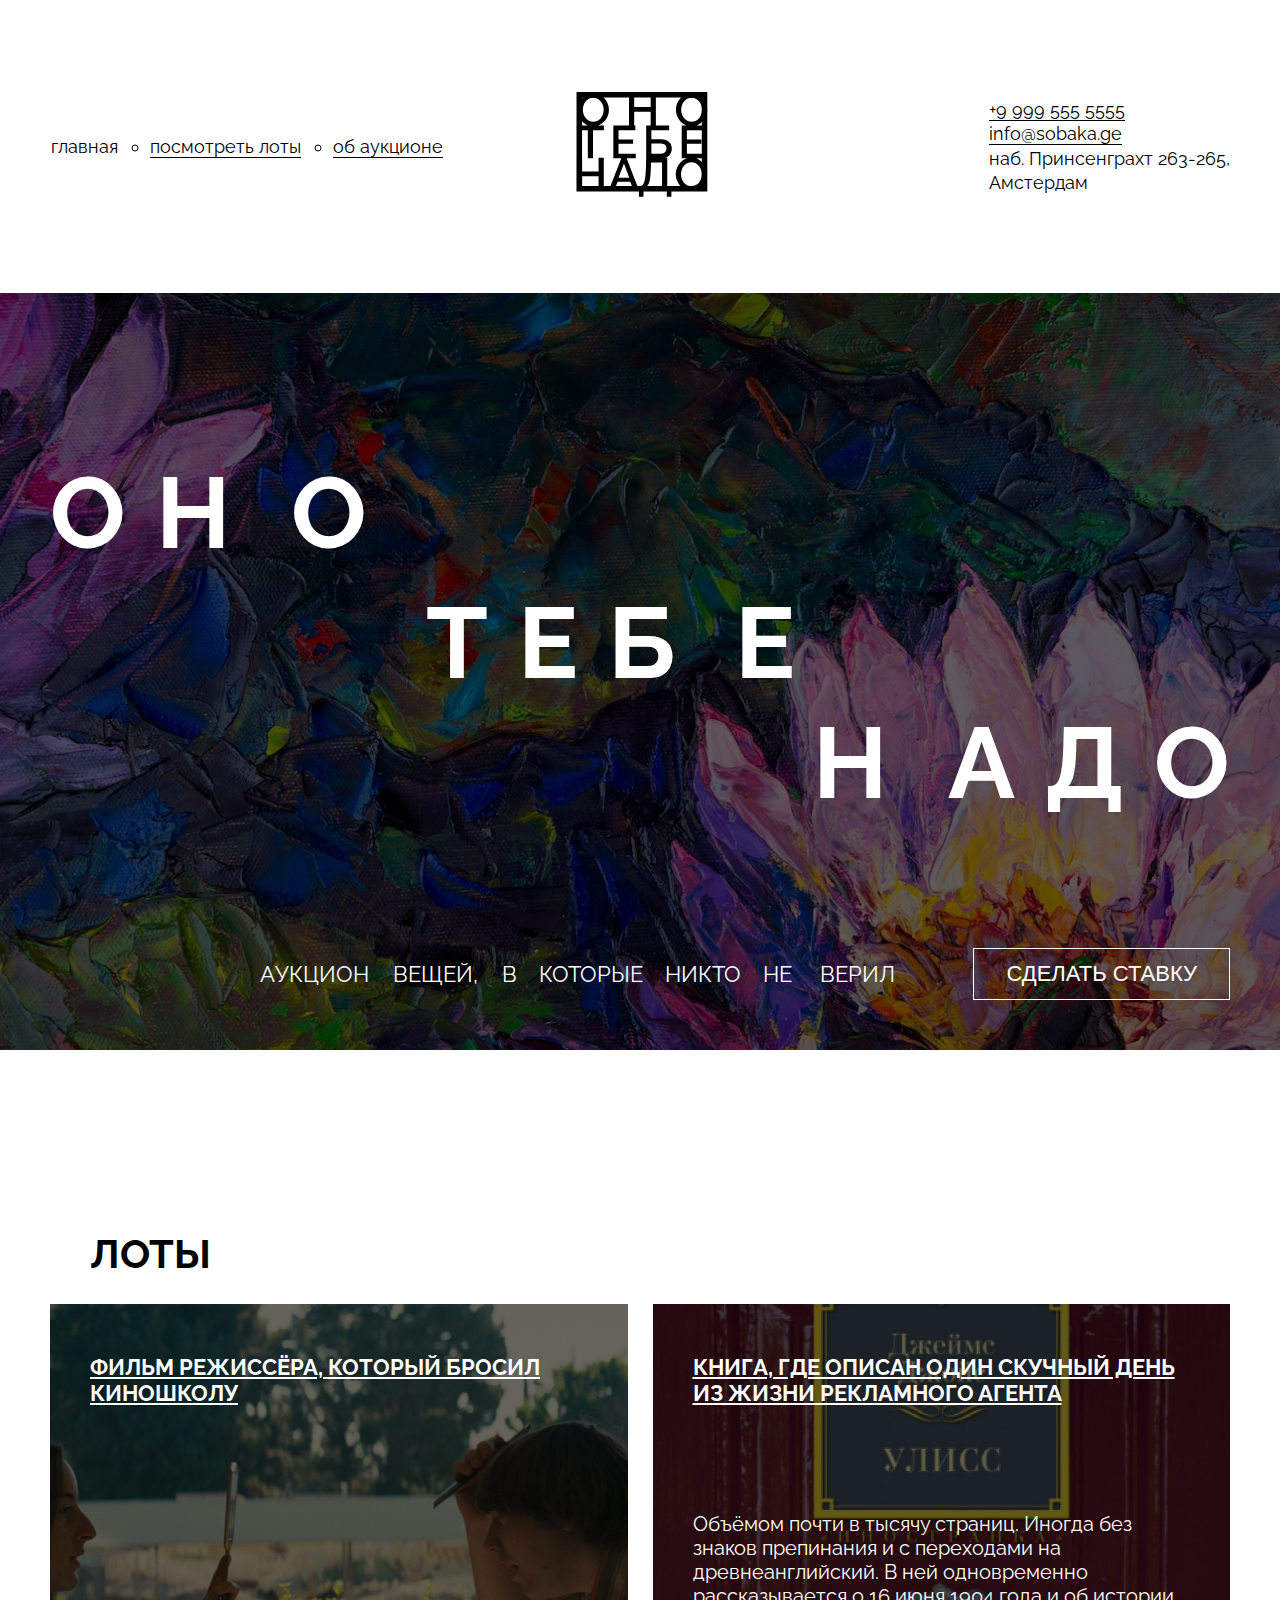
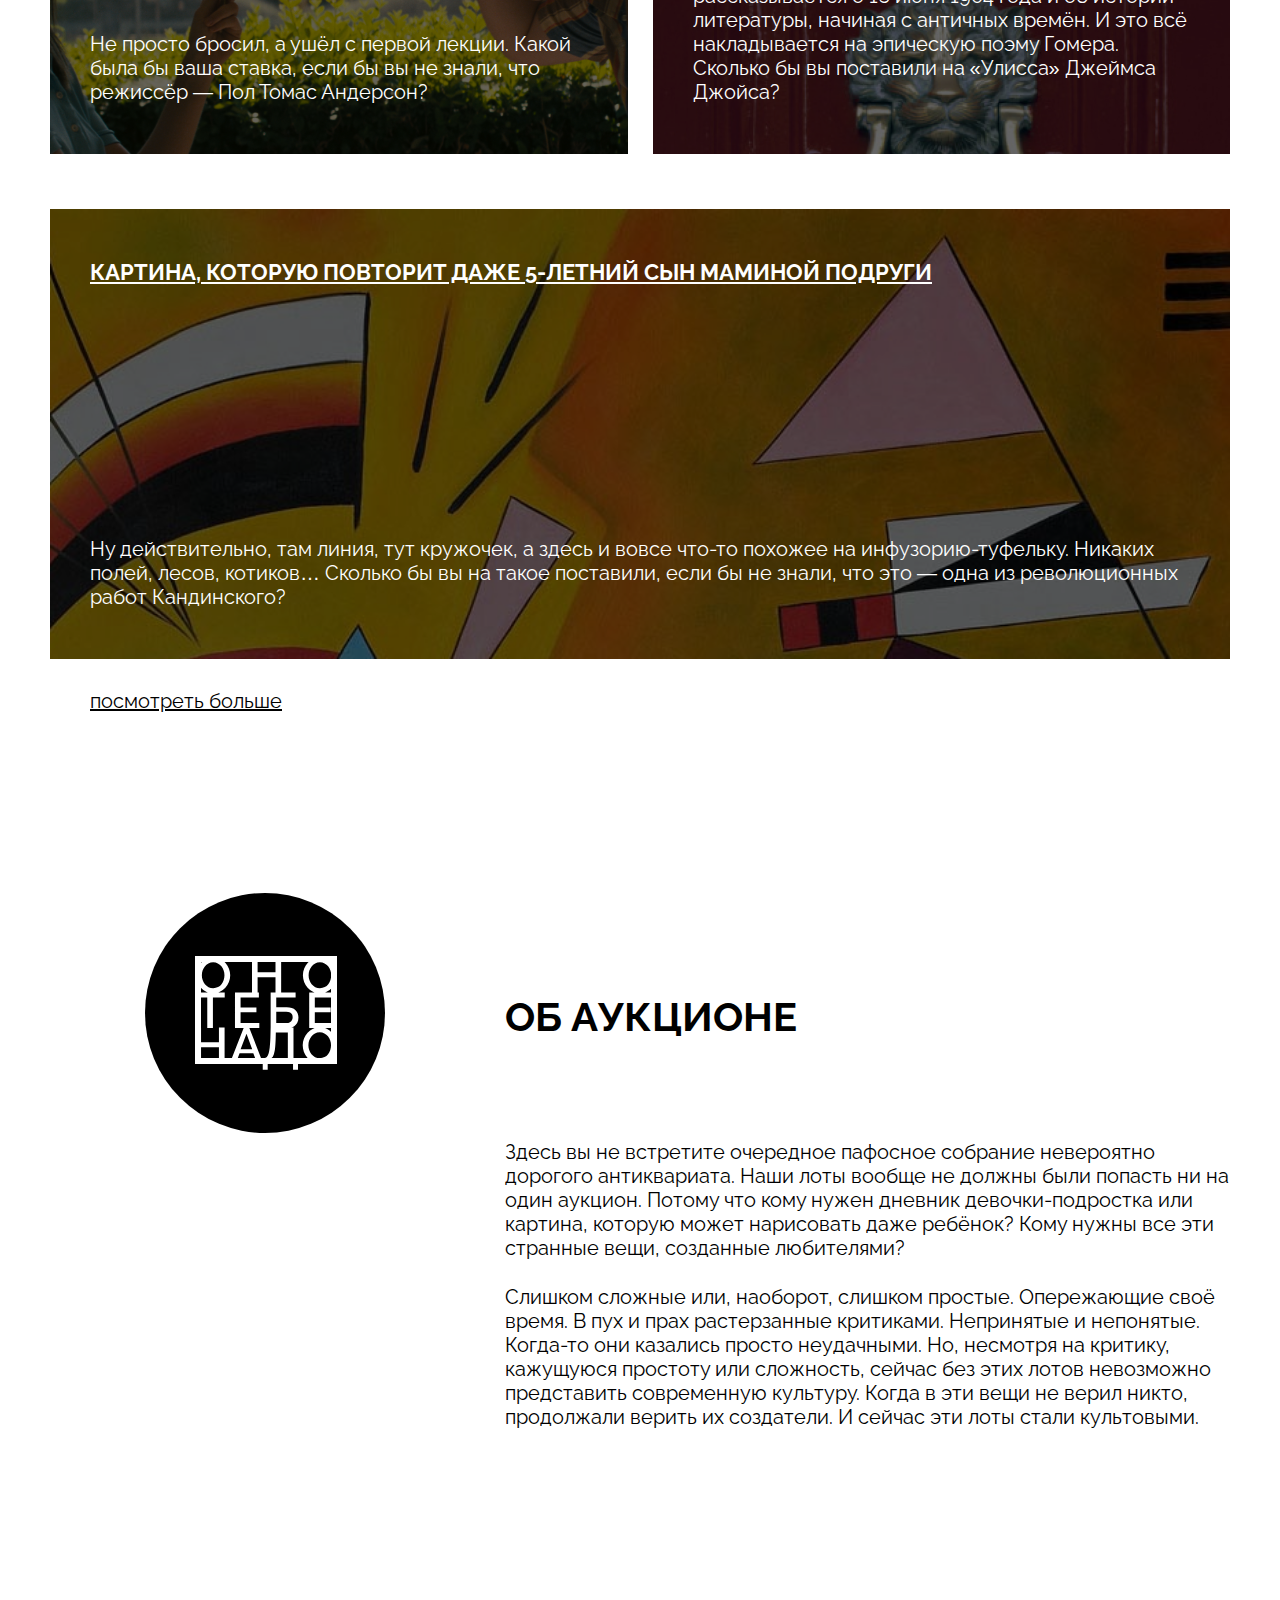
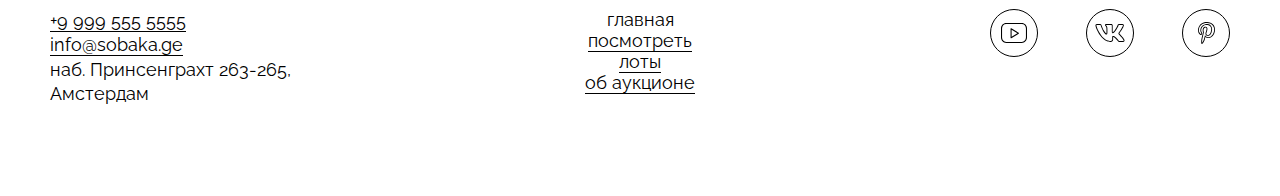
==== commit fdccbfdd: "исправленный код(3)" ====
--- a/index.html
+++ b/index.html
@@ -57,34 +57,30 @@
             <section class="cover">
                 <div class="overlay"></div>
                 <h1 class="cover-title">
-                    <span class="aligned-text">
-                        о
-                        <span class="letter-spacing-extended">но</span>
+                    <span class="aligned-text"
+                    >о<span class="letter-spacing-extended"
+                    >но</span>
                     </span>
-                    <span class="aligned-text aligned-text_center">
-                        те
-                        <span class="letter-spacing-extended">бе</span>
+                    <span class="aligned-text aligned-text_center"
+                    >те<span class="letter-spacing-extended"
+                    >бе</span>
                     </span>
                     <span class="aligned-text aligned-text_right">
-                        <span class="letter-spacing-extended_other">
-                            н
-                        </span>
-                        ад
-                        <span class="no-letter-spacing">о</span>
+                        <span class="letter-spacing-extended_other"
+                        >н</span>ад<span class="no-letter-spacing"
+                        >о</span>
                     </span>
                 </h1>
                 <div class="cover__description">
-                    <div class="cover__description-text">
-                        <p>
-                            Аукцион вещей,
-                            <span class="cover__description-text-word-spacing">
-                                в которые никто
-                                <span class="cover__description-text-word-spacing-more">
-                                    не верил
-                                </span>
+                    <p class="cover__description-text">
+                        Аукцион вещей,
+                        <span class="cover__description-text-word-spacing">
+                            в которые никто
+                            <span class="cover__description-text-word-spacing-more">
+                                не верил
                             </span>
-                        </p>
-                    </div>
+                        </span>
+                    </p>
                     <button class="bet-button">
                         сделать ставку
                     </button>
@@ -192,29 +188,28 @@
                         <a class="footer__menu-link" href="#0">
                             об аукционе
                         </a>
-                    </nav>
-                </li>
-            </ul>
-        </nav>
-        <nav>
-            <ul class="footer__social-list">
-                <li class="footer__social-list-item">
-                    <a href="#0" class="footer__social-link">
-                        <img class="footer__social-icon" src="./images/yt.svg" alt="иконка ссылки на ютуб-канал">
-                    </a>
-                </li>
-                <li class="footer__social-list-item">
-                    <a href="#0" class="footer__social-link">
-                        <img class="footer__social-icon" src="./images/vk.svg" alt="иконка ссылки на ВК">
-                    </a>
-                </li>
-                <li class="footer__social-list-item">
-                    <a href="#0" class="footer__social-link">
-                        <img class="footer__social-icon" src="./images/pinterest.svg" alt="иконка ссылки на пинтерест">
-                    </a>
-                </li>
-            </ul>
-        </nav>
-    </footer>
-</body>
+                    </li>
+                </ul>
+            </nav>
+            <nav>
+                <ul class="footer__social-list">
+                    <li class="footer__social-list-item">
+                        <a href="#0" class="footer__social-link">
+                            <img class="footer__social-icon" src="./images/yt.svg" alt="иконка ссылки на ютуб-канал">
+                        </a>
+                    </li>
+                    <li class="footer__social-list-item">
+                        <a href="#0" class="footer__social-link">
+                            <img class="footer__social-icon" src="./images/vk.svg" alt="иконка ссылки на ВК">
+                        </a>
+                    </li>
+                    <li class="footer__social-list-item">
+                        <a href="#0" class="footer__social-link">
+                            <img class="footer__social-icon" src="./images/pinterest.svg" alt="иконка ссылки на пинтерест">
+                        </a>
+                    </li>
+                </ul>
+            </nav>
+        </footer>
+    </body>
 </html>
--- a/styles/style.css
+++ b/styles/style.css
@@ -60,6 +60,7 @@
     display: flex;
     flex-direction: column;
     background-image: url(../images/cover.jpg);
+    background-position: center;
     background-size: cover;
     padding-top: 165px;
     padding-right: 50px;
@@ -101,6 +102,7 @@
 
 .aligned-text_right {
     text-align: right;
+    margin-top: -10px;
 }
 
 .no-letter-spacing {
@@ -108,13 +110,13 @@
 }
 
 .letter-spacing-extended_other {
-    letter-spacing: 18px;
+    letter-spacing: 60px;
 }
 
 .cover__description {
     display: flex;
     justify-content: right;
-    padding-top: 120px;
+    padding-top: 130px;
     gap: 78px;
     color: #FFF;
     font-size: 22px;
@@ -174,7 +176,8 @@
 .lots__card-list-item {
     position: relative;
     flex-basis: 430px;
-    max-width: 430px;
+    width: 430px;
+    flex-grow: 1;
     min-height: 450px;
     margin-bottom: 30px;
     background-size: cover;
